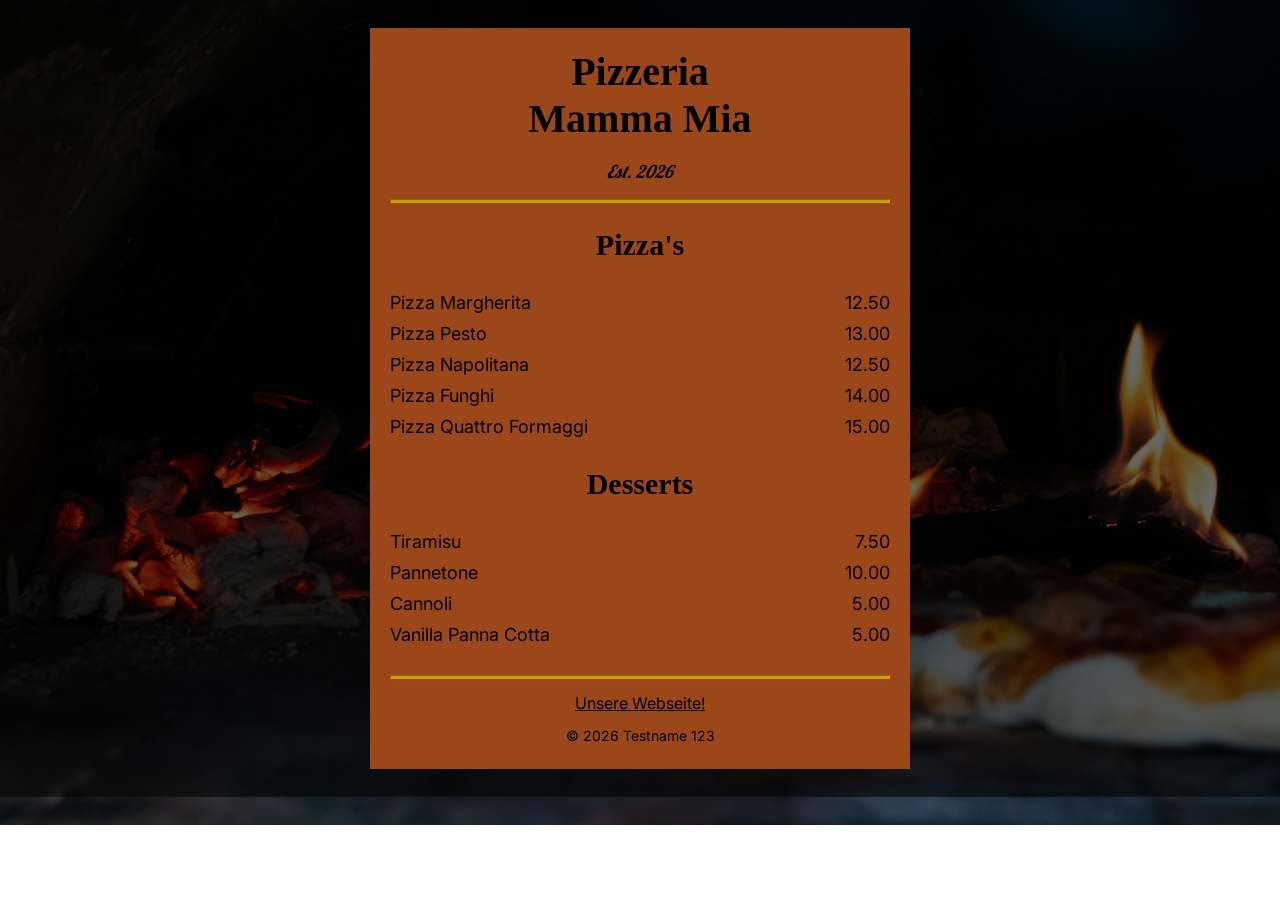
==== menu.html @ 3c77e327 "menu gemacht + footer gemacht" ====
<!doctype html>
<html lang="de">
  <head>
    <meta charset="utf-8" />
    <meta name="viewport" content="width=device-width, initial-scale=1.0" />
    <title>Pizzeria Menu</title>
    <link href="menu.css" rel="stylesheet" />
  </head>
  <body>
    <div class="menu">
      <main>
        <h1>
          Pizzeria <br />
          Mamma Mia
        </h1>
        <p class="established">Est. 2026</p>
        <hr />
        <section>
          <h2>Pizza's</h2>
          <article class="item">
            <p class="flavor">Pizza Margherita</p>
            <p class="price">12.50</p>
          </article>
          <article class="item">
            <p class="flavor">Pizza Pesto</p>
            <p class="price">13.00</p>
          </article>
          <article class="item">
            <p class="flavor">Pizza Napolitana</p>
            <p class="price">12.50</p>
          </article>
          <article class="item">
            <p class="flavor">Pizza Funghi</p>
            <p class="price">14.00</p>
          </article>
          <article class="item">
            <p class="flavor">Pizza Quattro Formaggi</p>
            <p class="price">15.00</p>
          </article>
        </section>
        <section>
          <h2>Desserts</h2>
          <article class="item">
            <p class="dessert">Tiramisu</p>
            <p class="price">7.50</p>
          </article>
          <article class="item">
            <p class="dessert">Pannetone</p>
            <p class="price">10.00</p>
          </article>
          <article class="item">
            <p class="dessert">Cannoli</p>
            <p class="price">5.00</p>
          </article>
          <article class="item">
            <p class="dessert">Vanilla Panna Cotta</p>
            <p class="price">5.00</p>
          </article>
        </section>
      </main>
      <hr class="bottom-line" />
      <footer>
        <p>
          <a href="index.html" target="_blank" class="visit"
            >Unsere Webseite!</a
          >
        </p>
        <p class="address">&copy; 2026 Testname 123</p>
      </footer>
    </div>
  </body>
</html>
---- menu.css ----
@import url("https://fonts.googleapis.com/css2?family=Inter:ital,opsz,wght@0,14..32,100..900;1,14..32,100..900&family=Lobster&display=swap");
@import url("https://fonts.googleapis.com/css2?family=Inter:ital,opsz,wght@0,14..32,100..900;1,14..32,100..900&display=swap");

* {
  font-family: "Lobster", sans-serif;
}

body {
  background:
    linear-gradient(rgba(0, 0, 0, 0.6), rgba(0, 0, 0, 0.6)),
    url("Bilder/pexels-florian-hillmann-266260525-13366358.jpg");
  background-size: cover;
  background-position: center;
  background-repeat: no-repeat;
  font-family: sans-serif;
  padding: 20px;
}

.established {
  font-family: "Lobster", sans-serif;
  font-size: 1.1rem;
}

h1 {
  font-size: 40px;
  margin-top: 0;
  margin-bottom: 15px;
}

h2 {
  font-size: 30px;
}

.established {
  font-style: italic;
}

h1,
h2,
p {
  text-align: center;
}

p {
  font-family: "Inter", sans-serif;
}

.menu {
  width: 80%;
  background-color: rgb(155, 71, 25);
  margin-left: auto;
  margin-right: auto;
  padding: 20px;
  max-width: 500px;
}

img {
  display: block;
  margin-left: auto;
  margin-right: auto;
}

hr {
  height: 2px;
  background-color: #d0ab04dc;
  border-color: #d0ab04dc;
}

.bottom-line {
  margin-top: 25px;
}

h1,
h2 {
  font-family: Impact, serif;
}

.item {
  display: flex;
  justify-content: space-between;
  align-items: center;
}

.item p {
  margin: 5px 0;
  font-size: 18px;
}

.flavor,
.dessert {
  text-align: left;
  width: 75%;
}

.price {
  text-align: right;
  width: 25%;
}

footer {
  font-size: 14px;
}

.address {
  margin-bottom: 5px;
}

a {
  color: black;
}

a:visited {
  color: black;
}

a:hover {
  color: #c4a102b0;
}

a:active {
  color: #d0ab04dc;
}

.visit {
  font-family: "inter", sans-serif;
  font-size: 1rem;
}
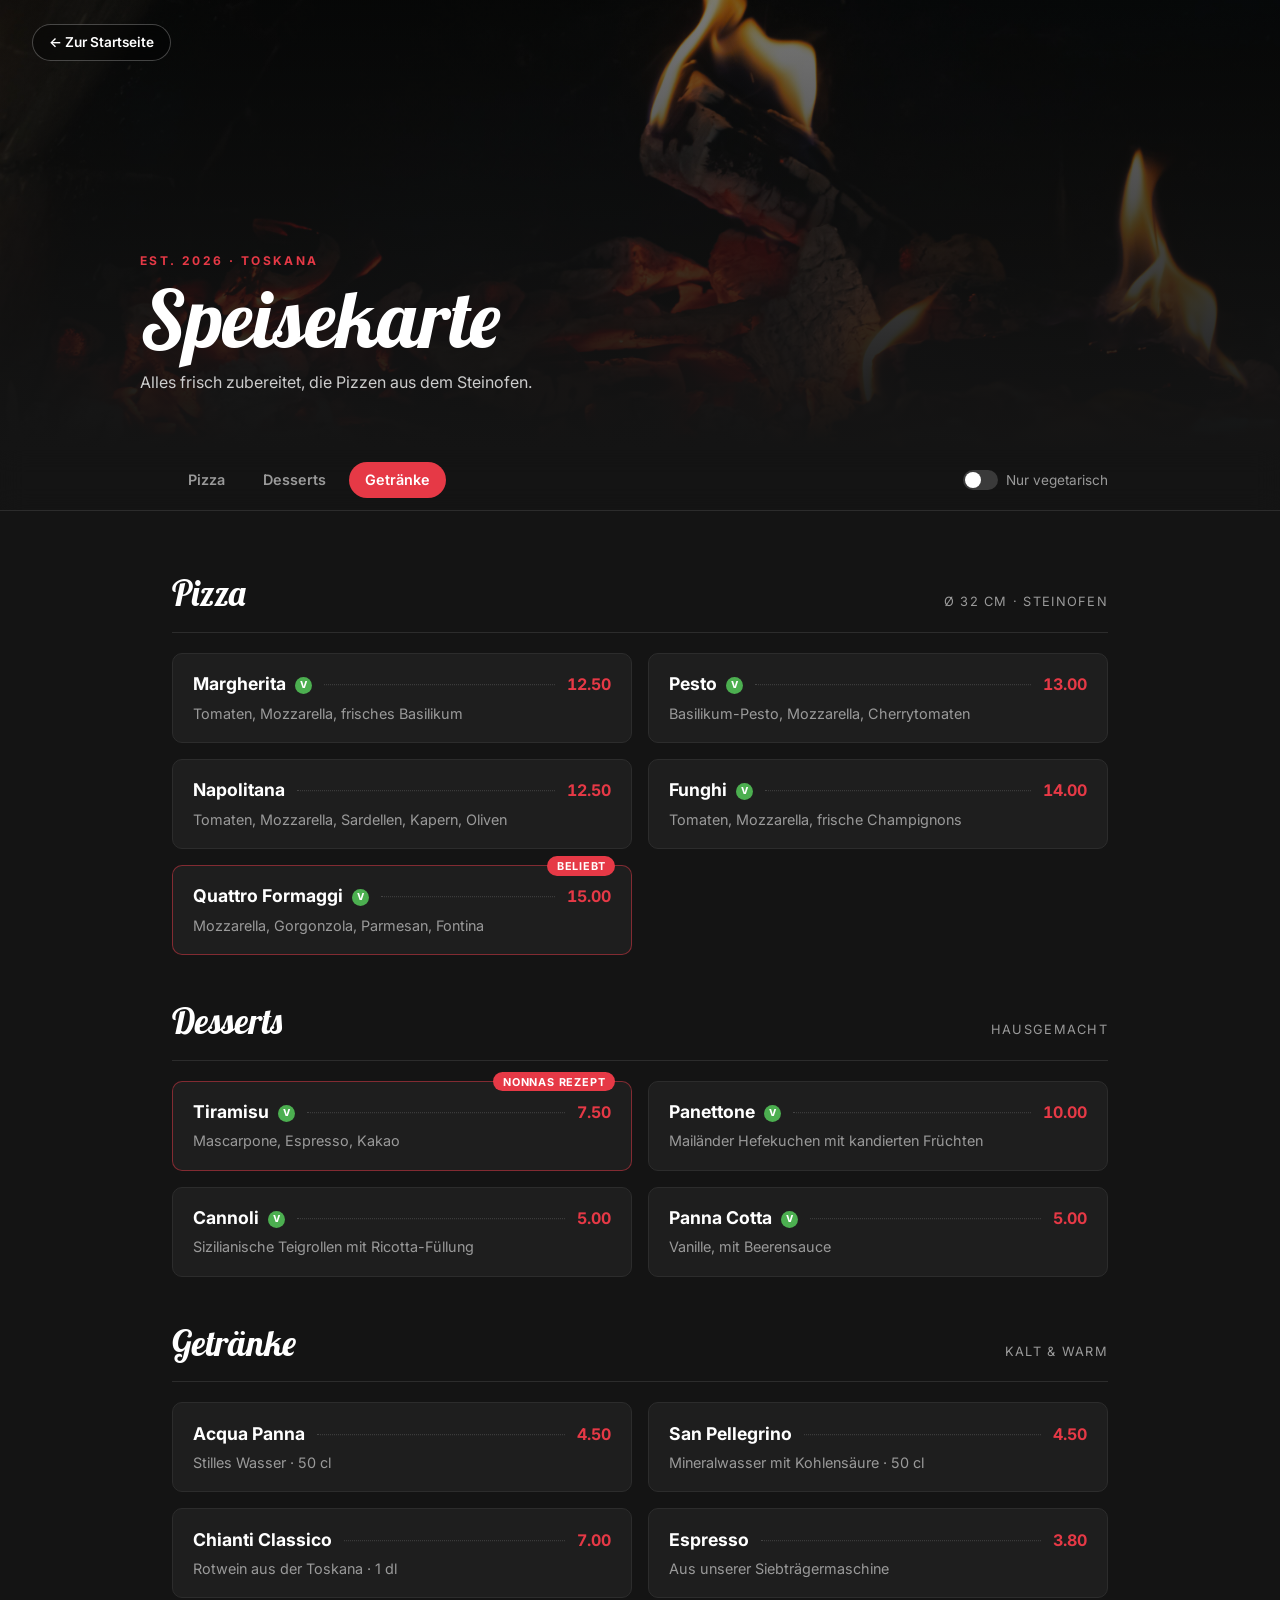
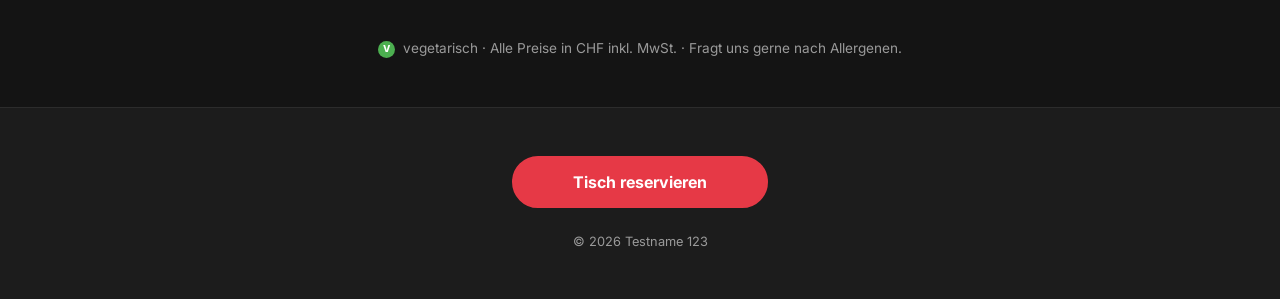
==== commit 7c4d0b68: "touch up" ====
--- a/menu.html
+++ b/menu.html
@@ -3,70 +3,175 @@
   <head>
     <meta charset="utf-8" />
     <meta name="viewport" content="width=device-width, initial-scale=1.0" />
-    <title>Pizzeria Menu</title>
+    <title>Speisekarte – Pizzeria Mamma Mia</title>
+    <link
+      rel="icon"
+      href="data:image/svg+xml,<svg xmlns='http://www.w3.org/2000/svg' viewBox='0 0 100 100'><text y='.9em' font-size='90'>🍕</text></svg>"
+    />
     <link href="menu.css" rel="stylesheet" />
   </head>
   <body>
-    <div class="menu">
-      <main>
-        <h1>
-          Pizzeria <br />
-          Mamma Mia
-        </h1>
-        <p class="established">Est. 2026</p>
-        <hr />
-        <section>
-          <h2>Pizza's</h2>
-          <article class="item">
-            <p class="flavor">Pizza Margherita</p>
-            <p class="price">12.50</p>
+    <!-- Kopfbereich -->
+    <header class="menu-hero">
+      <a href="index.html" class="back-link">&larr; Zur Startseite</a>
+      <div class="menu-hero__content">
+        <p class="menu-hero__eyebrow">Est. 2026 · Toskana</p>
+        <h1 class="menu-hero__title">Speisekarte</h1>
+        <p class="menu-hero__text">
+          Alles frisch zubereitet, die Pizzen aus dem Steinofen.
+        </p>
+      </div>
+    </header>
+
+    <!-- Kategorien -->
+    <nav class="menu-tabs" aria-label="Kategorien">
+      <div class="menu-tabs__inner">
+        <a href="#pizza" class="menu-tab is-active">Pizza</a>
+        <a href="#desserts" class="menu-tab">Desserts</a>
+        <a href="#getraenke" class="menu-tab">Getränke</a>
+        <label class="veg-toggle">
+          <input type="checkbox" id="veg-only" />
+          <span class="veg-toggle__switch"></span>
+          <span>Nur vegetarisch</span>
+        </label>
+      </div>
+    </nav>
+
+    <main class="menu">
+      <!-- Pizza -->
+      <section id="pizza" class="menu-section">
+        <div class="menu-section__head">
+          <h2>Pizza</h2>
+          <p>Ø 32 cm · Steinofen</p>
+        </div>
+        <div class="menu-grid">
+          <article class="dish" data-veg>
+            <div class="dish__top">
+              <h3 class="dish__name">Margherita <span class="veg" title="vegetarisch">V</span></h3>
+              <span class="dish__price">12.50</span>
+            </div>
+            <p class="dish__desc">Tomaten, Mozzarella, frisches Basilikum</p>
           </article>
-          <article class="item">
-            <p class="flavor">Pizza Pesto</p>
-            <p class="price">13.00</p>
+          <article class="dish" data-veg>
+            <div class="dish__top">
+              <h3 class="dish__name">Pesto <span class="veg" title="vegetarisch">V</span></h3>
+              <span class="dish__price">13.00</span>
+            </div>
+            <p class="dish__desc">Basilikum-Pesto, Mozzarella, Cherrytomaten</p>
           </article>
-          <article class="item">
-            <p class="flavor">Pizza Napolitana</p>
-            <p class="price">12.50</p>
+          <article class="dish">
+            <div class="dish__top">
+              <h3 class="dish__name">Napolitana</h3>
+              <span class="dish__price">12.50</span>
+            </div>
+            <p class="dish__desc">Tomaten, Mozzarella, Sardellen, Kapern, Oliven</p>
           </article>
-          <article class="item">
-            <p class="flavor">Pizza Funghi</p>
-            <p class="price">14.00</p>
+          <article class="dish" data-veg>
+            <div class="dish__top">
+              <h3 class="dish__name">Funghi <span class="veg" title="vegetarisch">V</span></h3>
+              <span class="dish__price">14.00</span>
+            </div>
+            <p class="dish__desc">Tomaten, Mozzarella, frische Champignons</p>
           </article>
-          <article class="item">
-            <p class="flavor">Pizza Quattro Formaggi</p>
-            <p class="price">15.00</p>
+          <article class="dish dish--featured" data-veg>
+            <span class="dish__badge">Beliebt</span>
+            <div class="dish__top">
+              <h3 class="dish__name">Quattro Formaggi <span class="veg" title="vegetarisch">V</span></h3>
+              <span class="dish__price">15.00</span>
+            </div>
+            <p class="dish__desc">Mozzarella, Gorgonzola, Parmesan, Fontina</p>
           </article>
-        </section>
-        <section>
+        </div>
+      </section>
+
+      <!-- Desserts -->
+      <section id="desserts" class="menu-section">
+        <div class="menu-section__head">
           <h2>Desserts</h2>
-          <article class="item">
-            <p class="dessert">Tiramisu</p>
-            <p class="price">7.50</p>
+          <p>Hausgemacht</p>
+        </div>
+        <div class="menu-grid">
+          <article class="dish dish--featured" data-veg>
+            <span class="dish__badge">Nonnas Rezept</span>
+            <div class="dish__top">
+              <h3 class="dish__name">Tiramisu <span class="veg" title="vegetarisch">V</span></h3>
+              <span class="dish__price">7.50</span>
+            </div>
+            <p class="dish__desc">Mascarpone, Espresso, Kakao</p>
           </article>
-          <article class="item">
-            <p class="dessert">Pannetone</p>
-            <p class="price">10.00</p>
+          <article class="dish" data-veg>
+            <div class="dish__top">
+              <h3 class="dish__name">Panettone <span class="veg" title="vegetarisch">V</span></h3>
+              <span class="dish__price">10.00</span>
+            </div>
+            <p class="dish__desc">Mailänder Hefekuchen mit kandierten Früchten</p>
           </article>
-          <article class="item">
-            <p class="dessert">Cannoli</p>
-            <p class="price">5.00</p>
+          <article class="dish" data-veg>
+            <div class="dish__top">
+              <h3 class="dish__name">Cannoli <span class="veg" title="vegetarisch">V</span></h3>
+              <span class="dish__price">5.00</span>
+            </div>
+            <p class="dish__desc">Sizilianische Teigrollen mit Ricotta-Füllung</p>
           </article>
-          <article class="item">
-            <p class="dessert">Vanilla Panna Cotta</p>
-            <p class="price">5.00</p>
+          <article class="dish" data-veg>
+            <div class="dish__top">
+              <h3 class="dish__name">Panna Cotta <span class="veg" title="vegetarisch">V</span></h3>
+              <span class="dish__price">5.00</span>
+            </div>
+            <p class="dish__desc">Vanille, mit Beerensauce</p>
           </article>
-        </section>
-      </main>
-      <hr class="bottom-line" />
-      <footer>
-        <p>
-          <a href="index.html" target="_blank" class="visit"
-            >Unsere Webseite!</a
-          >
-        </p>
-        <p class="address">&copy; 2026 Testname 123</p>
-      </footer>
-    </div>
+        </div>
+      </section>
+
+      <!-- Getränke -->
+      <section id="getraenke" class="menu-section">
+        <div class="menu-section__head">
+          <h2>Getränke</h2>
+          <p>Kalt &amp; warm</p>
+        </div>
+        <div class="menu-grid">
+          <article class="dish" data-veg>
+            <div class="dish__top">
+              <h3 class="dish__name">Acqua Panna</h3>
+              <span class="dish__price">4.50</span>
+            </div>
+            <p class="dish__desc">Stilles Wasser · 50 cl</p>
+          </article>
+          <article class="dish" data-veg>
+            <div class="dish__top">
+              <h3 class="dish__name">San Pellegrino</h3>
+              <span class="dish__price">4.50</span>
+            </div>
+            <p class="dish__desc">Mineralwasser mit Kohlensäure · 50 cl</p>
+          </article>
+          <article class="dish" data-veg>
+            <div class="dish__top">
+              <h3 class="dish__name">Chianti Classico</h3>
+              <span class="dish__price">7.00</span>
+            </div>
+            <p class="dish__desc">Rotwein aus der Toskana · 1 dl</p>
+          </article>
+          <article class="dish" data-veg>
+            <div class="dish__top">
+              <h3 class="dish__name">Espresso</h3>
+              <span class="dish__price">3.80</span>
+            </div>
+            <p class="dish__desc">Aus unserer Siebträgermaschine</p>
+          </article>
+        </div>
+      </section>
+
+      <p class="menu-note">
+        <span class="veg">V</span> vegetarisch · Alle Preise in CHF inkl. MwSt.
+        · Fragt uns gerne nach Allergenen.
+      </p>
+    </main>
+
+    <footer class="menu-footer">
+      <a href="index.html#reservieren" class="btn">Tisch reservieren</a>
+      <p>&copy; 2026 Testname 123</p>
+    </footer>
+
+    <script src="menu.js"></script>
   </body>
 </html>
--- a/menu.css
+++ b/menu.css
@@ -1,127 +1,421 @@
-@import url("https://fonts.googleapis.com/css2?family=Inter:ital,opsz,wght@0,14..32,100..900;1,14..32,100..900&family=Lobster&display=swap");
-@import url("https://fonts.googleapis.com/css2?family=Inter:ital,opsz,wght@0,14..32,100..900;1,14..32,100..900&display=swap");
+@import url("https://fonts.googleapis.com/css2?family=Inter:opsz,wght@14..32,400..800&family=Lobster&display=swap");
+
+:root {
+  --primary-color: #e63946;
+  --secondary-color: #d62828;
+  --bg: #141414;
+  --card: #1e1e1e;
+  --card-hover: #242424;
+  --border: #2c2c2c;
+  --text: #eee;
+  --muted: #9a9a9a;
+  --veg: #4caf50;
+}
 
 * {
-  font-family: "Lobster", sans-serif;
+  margin: 0;
+  padding: 0;
+  box-sizing: border-box;
+}
+
+html {
+  scroll-behavior: smooth;
+  scroll-padding-top: 5rem;
 }
 
 body {
+  background-color: var(--bg);
+  color: var(--text);
+  font-family: "Inter", sans-serif;
+  line-height: 1.5;
+  -webkit-font-smoothing: antialiased;
+}
+
+/* ---------- Kopfbereich ---------- */
+.menu-hero {
+  position: relative;
+  min-height: 42vh;
+  display: flex;
+  align-items: flex-end;
+  padding: 2rem 1.25rem 3rem;
   background:
-    linear-gradient(rgba(0, 0, 0, 0.6), rgba(0, 0, 0, 0.6)),
+    linear-gradient(180deg, rgba(20, 20, 20, 0.3) 0%, var(--bg) 100%),
+    linear-gradient(rgba(0, 0, 0, 0.35), rgba(0, 0, 0, 0.35)),
     url("Bilder/pexels-florian-hillmann-266260525-13366358.jpg");
   background-size: cover;
   background-position: center;
-  background-repeat: no-repeat;
-  font-family: sans-serif;
-  padding: 20px;
-}
-
-.established {
-  font-family: "Lobster", sans-serif;
+}
+
+.back-link {
+  position: absolute;
+  top: 1.25rem;
+  left: 1.25rem;
+  padding: 0.45rem 1rem;
+  border: 1px solid rgba(255, 255, 255, 0.25);
+  border-radius: 120px;
+  background: rgba(0, 0, 0, 0.35);
+  backdrop-filter: blur(8px);
+  color: #fff;
+  font-size: 0.85rem;
+  font-weight: 600;
+  text-decoration: none;
+  transition: all 0.3s ease-in-out;
+}
+
+.back-link:hover {
+  background: var(--primary-color);
+  border-color: var(--primary-color);
+}
+
+.menu-hero__content {
+  width: 100%;
+  max-width: 1000px;
+  margin: 0 auto;
+}
+
+.menu-hero__eyebrow {
+  font-size: 0.75rem;
+  font-weight: 700;
+  letter-spacing: 0.15rem;
+  text-transform: uppercase;
+  color: var(--primary-color);
+}
+
+.menu-hero__title {
+  margin-top: 0.25rem;
+  font-family: "Lobster", cursive;
+  font-weight: normal;
+  font-size: 3.5rem;
+  line-height: 1.1;
+  color: #fff;
+}
+
+.menu-hero__text {
+  margin-top: 0.5rem;
+  max-width: 28rem;
+  color: #ccc;
+}
+
+/* ---------- Kategorien ---------- */
+.menu-tabs {
+  position: sticky;
+  top: 0;
+  z-index: 10;
+  background: rgba(20, 20, 20, 0.85);
+  backdrop-filter: blur(12px);
+  border-bottom: 1px solid var(--border);
+}
+
+.menu-tabs__inner {
+  display: flex;
+  align-items: center;
+  gap: 0.4rem;
+  max-width: 1000px;
+  margin: 0 auto;
+  padding: 0.75rem 1.25rem;
+  overflow-x: auto;
+  scrollbar-width: none;
+}
+
+.menu-tabs__inner::-webkit-scrollbar {
+  display: none;
+}
+
+.menu-tab {
+  flex-shrink: 0;
+  padding: 0.45rem 1rem;
+  border-radius: 120px;
+  color: var(--muted);
+  font-size: 0.9rem;
+  font-weight: 600;
+  text-decoration: none;
+  transition: all 0.25s ease-in-out;
+}
+
+.menu-tab:hover {
+  color: #fff;
+}
+
+.menu-tab.is-active {
+  background: var(--primary-color);
+  color: #fff;
+}
+
+/* Schalter "Nur vegetarisch" */
+.veg-toggle {
+  flex-shrink: 0;
+  display: flex;
+  align-items: center;
+  gap: 0.5rem;
+  margin-left: auto;
+  font-size: 0.85rem;
+  color: var(--muted);
+  cursor: pointer;
+  user-select: none;
+}
+
+.veg-toggle input {
+  position: absolute;
+  opacity: 0;
+  pointer-events: none;
+}
+
+.veg-toggle__switch {
+  position: relative;
+  width: 2.2rem;
+  height: 1.25rem;
+  border-radius: 1rem;
+  background: #3a3a3a;
+  transition: background 0.25s ease;
+}
+
+.veg-toggle__switch::after {
+  content: "";
+  position: absolute;
+  top: 2px;
+  left: 2px;
+  width: calc(1.25rem - 4px);
+  height: calc(1.25rem - 4px);
+  border-radius: 50%;
+  background: #fff;
+  transition: transform 0.25s ease;
+}
+
+.veg-toggle input:checked + .veg-toggle__switch {
+  background: var(--veg);
+}
+
+.veg-toggle input:checked + .veg-toggle__switch::after {
+  transform: translateX(0.95rem);
+}
+
+.veg-toggle input:checked ~ span:last-child {
+  color: #fff;
+}
+
+.veg-toggle input:focus-visible + .veg-toggle__switch {
+  outline: 2px solid var(--veg);
+  outline-offset: 2px;
+}
+
+/* ---------- Karte ---------- */
+.menu {
+  max-width: 1000px;
+  margin: 0 auto;
+  padding: 1rem 1.25rem 3rem;
+}
+
+.menu-section {
+  padding-top: 2.5rem;
+}
+
+.menu-section__head {
+  display: flex;
+  align-items: baseline;
+  justify-content: space-between;
+  gap: 1rem;
+  margin-bottom: 1.25rem;
+  padding-bottom: 0.75rem;
+  border-bottom: 1px solid var(--border);
+}
+
+.menu-section__head h2 {
+  font-family: "Lobster", cursive;
+  font-weight: normal;
+  font-size: 2.2rem;
+  color: #fff;
+}
+
+.menu-section__head p {
+  font-size: 0.8rem;
+  letter-spacing: 0.08rem;
+  text-transform: uppercase;
+  color: var(--muted);
+}
+
+.menu-grid {
+  display: grid;
+  gap: 0.75rem;
+}
+
+.dish {
+  position: relative;
+  padding: 1.1rem 1.25rem;
+  background: var(--card);
+  border: 1px solid var(--border);
+  border-radius: 10px;
+  transition: all 0.25s ease-in-out;
+}
+
+.dish:hover {
+  background: var(--card-hover);
+  border-color: #3a3a3a;
+  transform: translateY(-2px);
+}
+
+.dish--featured {
+  border-color: rgba(230, 57, 70, 0.5);
+}
+
+.dish__badge {
+  position: absolute;
+  top: -0.6rem;
+  right: 1rem;
+  padding: 0.1rem 0.6rem;
+  border-radius: 120px;
+  background: var(--primary-color);
+  color: #fff;
+  font-size: 0.68rem;
+  font-weight: 700;
+  letter-spacing: 0.05rem;
+  text-transform: uppercase;
+}
+
+.dish__top {
+  display: flex;
+  align-items: baseline;
+  gap: 0.75rem;
+}
+
+.dish__name {
   font-size: 1.1rem;
-}
-
-h1 {
-  font-size: 40px;
-  margin-top: 0;
-  margin-bottom: 15px;
-}
-
-h2 {
-  font-size: 30px;
-}
-
-.established {
-  font-style: italic;
-}
-
-h1,
-h2,
-p {
+  font-weight: 700;
+  color: #fff;
+}
+
+/* gepunktete Linie zwischen Name und Preis */
+.dish__top::after {
+  content: "";
+  order: 1;
+  flex: 1;
+  border-bottom: 1px dotted #444;
+  transform: translateY(-0.3rem);
+}
+
+.dish__price {
+  order: 2;
+  font-weight: 700;
+  color: var(--primary-color);
+  font-variant-numeric: tabular-nums;
+}
+
+.dish__desc {
+  margin-top: 0.3rem;
+  font-size: 0.9rem;
+  color: var(--muted);
+}
+
+.veg {
+  display: inline-grid;
+  place-items: center;
+  width: 1.1rem;
+  height: 1.1rem;
+  margin-left: 0.3rem;
+  border-radius: 50%;
+  background: var(--veg);
+  color: #fff;
+  font-size: 0.6rem;
+  font-weight: 800;
+  vertical-align: middle;
+}
+
+/* Filter aktiv: nicht-vegetarische Gerichte ausblenden */
+.veg-only .dish:not([data-veg]) {
+  display: none;
+}
+
+.menu-note {
+  margin-top: 2.5rem;
+  font-size: 0.85rem;
+  color: var(--muted);
   text-align: center;
 }
 
-p {
-  font-family: "Inter", sans-serif;
-}
-
-.menu {
-  width: 80%;
-  background-color: rgb(155, 71, 25);
-  margin-left: auto;
-  margin-right: auto;
-  padding: 20px;
-  max-width: 500px;
-}
-
-img {
-  display: block;
-  margin-left: auto;
-  margin-right: auto;
-}
-
-hr {
-  height: 2px;
-  background-color: #d0ab04dc;
-  border-color: #d0ab04dc;
-}
-
-.bottom-line {
-  margin-top: 25px;
-}
-
-h1,
-h2 {
-  font-family: Impact, serif;
-}
-
-.item {
-  display: flex;
-  justify-content: space-between;
+.menu-note .veg {
+  margin: 0 0.25rem 0 0;
+}
+
+/* ---------- Footer ---------- */
+.menu-footer {
+  display: flex;
+  flex-direction: column;
   align-items: center;
-}
-
-.item p {
-  margin: 5px 0;
-  font-size: 18px;
-}
-
-.flavor,
-.dessert {
-  text-align: left;
-  width: 75%;
-}
-
-.price {
-  text-align: right;
-  width: 25%;
-}
-
-footer {
-  font-size: 14px;
-}
-
-.address {
-  margin-bottom: 5px;
-}
-
-a {
-  color: black;
-}
-
-a:visited {
-  color: black;
-}
-
-a:hover {
-  color: #c4a102b0;
-}
-
-a:active {
-  color: #d0ab04dc;
-}
-
-.visit {
-  font-family: "inter", sans-serif;
+  gap: 1.5rem;
+  padding: 3rem 1.25rem;
+  background: #1c1c1c;
+  border-top: 1px solid var(--border);
+  font-size: 0.8rem;
+  color: var(--muted);
+}
+
+/* gleicher Knopf wie auf der Startseite */
+.btn {
+  display: inline-block;
+  width: 16rem;
+  max-width: 100%;
+  padding: 0.75rem 1.5rem;
+  background: var(--primary-color);
+  border: 2px solid var(--primary-color);
+  border-radius: 120px;
+  color: #fff;
+  font-weight: bold;
   font-size: 1rem;
-}
+  text-align: center;
+  text-decoration: none;
+  transition: all 0.3s ease-in-out;
+}
+
+.btn:hover {
+  background: var(--secondary-color);
+  border-color: var(--secondary-color);
+  transform: translateY(-2px);
+  box-shadow: 0 6px 18px rgba(230, 57, 70, 0.35);
+}
+
+/* ---------- Grössere Bildschirme ---------- */
+@media (min-width: 700px) {
+  .menu-hero {
+    min-height: 50vh;
+    padding: 2rem 2rem 3.5rem;
+  }
+
+  .back-link {
+    top: 1.5rem;
+    left: 2rem;
+  }
+
+  .menu-hero__title {
+    font-size: 5rem;
+  }
+
+  .menu-tabs__inner,
+  .menu {
+    padding-left: 2rem;
+    padding-right: 2rem;
+  }
+
+  .menu-grid {
+    grid-template-columns: 1fr 1fr;
+    gap: 1rem;
+  }
+}
+
+@media (max-width: 480px) {
+  .veg-toggle span:last-child {
+    display: none;
+  }
+
+  .veg-toggle::before {
+    content: "V";
+    display: grid;
+    place-items: center;
+    width: 1.1rem;
+    height: 1.1rem;
+    border-radius: 50%;
+    background: var(--veg);
+    color: #fff;
+    font-size: 0.6rem;
+    font-weight: 800;
+    order: -1;
+  }
+}
